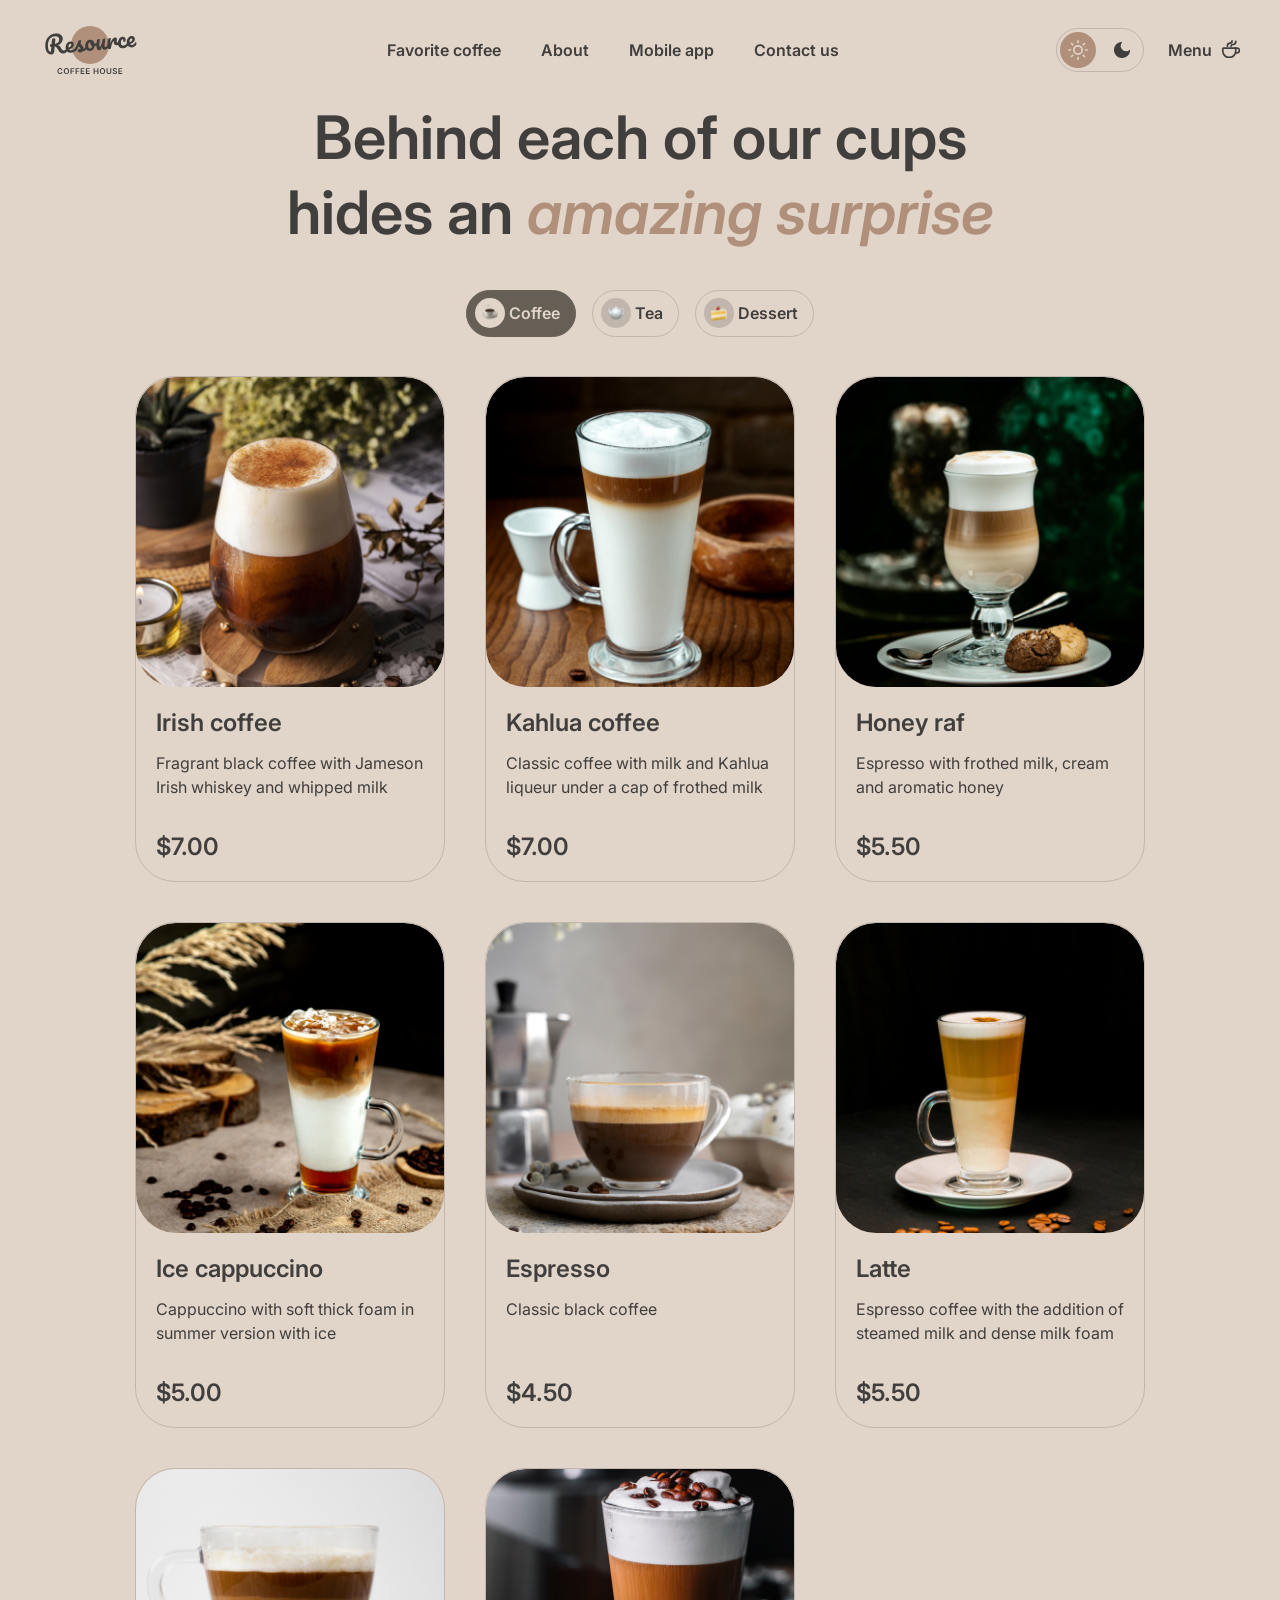
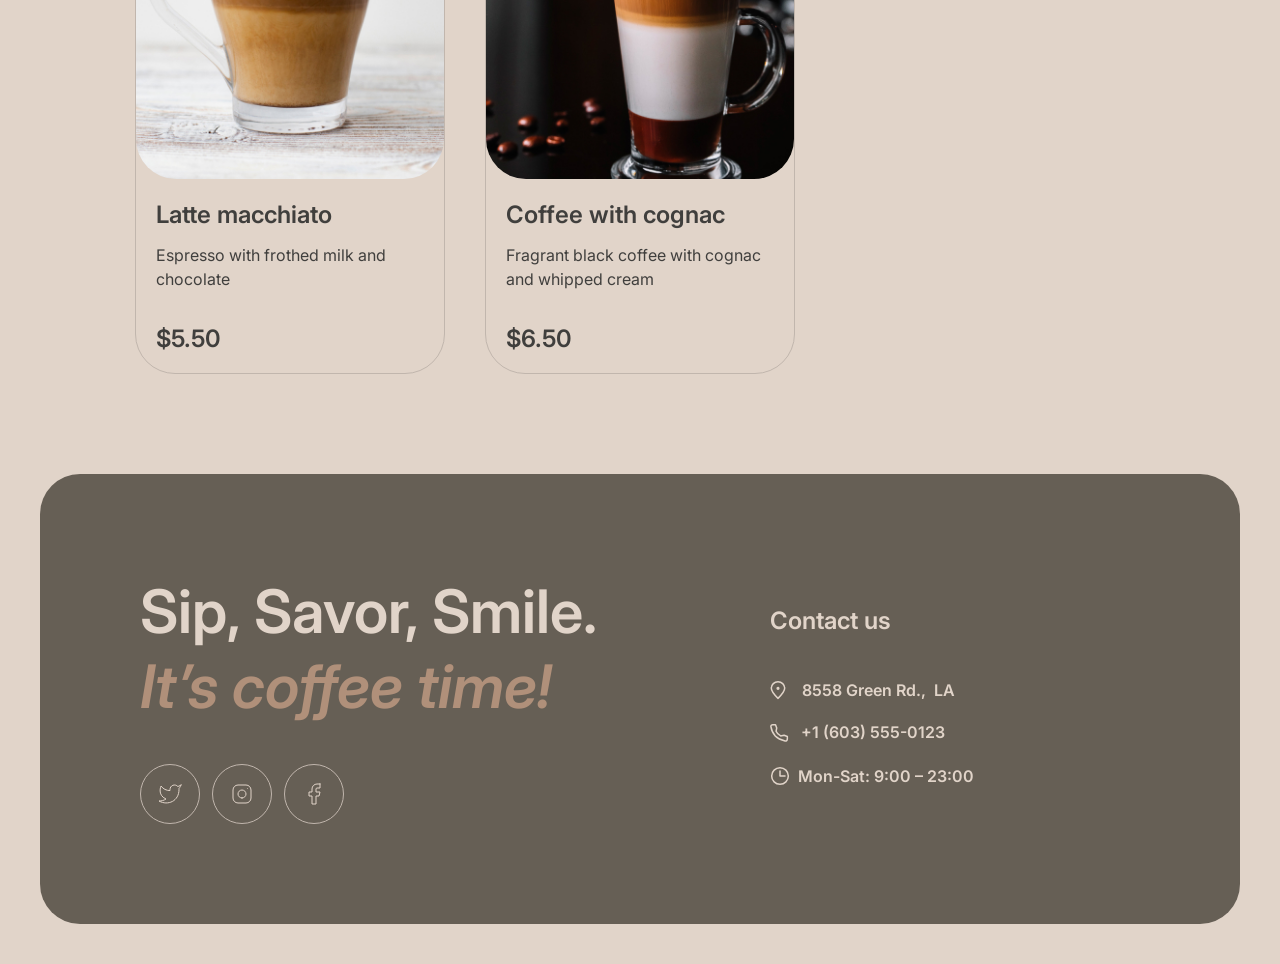
==== pages/menu/index.html @ 4ae7dfe0 "Merge pull request #7 from SkorbezhArtem/landing-page Landing page" ====
<!doctype html>
<html lang="en">
  <head>
    <meta charset="UTF-8">
    <meta http-equiv="X-UA-Compatible" content="IE=edge">
    <meta name="viewport" content="width=device-width, initial-scale=1.0">
    <title>Coffee-house | Menu page</title>
    <link rel="icon" type="image/png" href="../../assets/favicon.png">
    <link rel="stylesheet" href="../../styles/modern-normalize.css">
    <link rel="stylesheet" href="../../styles/variables.css">
    <link rel="stylesheet" href="../../styles/common.css">
    <link rel="stylesheet" href="../../styles/theme.css">
    <link rel="stylesheet" href="../../pages/menu/style.css">
    <link rel="stylesheet" href="../../pages/menu/media.css">
    <script src="../../scripts/theme.js"></script>
  </head>
  <body>
    <div class="container">
      <header class="header">
        <div class="header__logo">
          <a href="../../pages/main/index.html" class="header__logo-link">
            <img
              src="../../assets/icons/logo.svg"
              alt="header-logo"
              class="header__logo-img">
          </a>
        </div>
        <div class="header-menu-container">
          <input id="menu__toggle" type="checkbox">
          <label class="m-menu__overlay" for="menu__toggle"></label>
          <nav class="menu">
            <ul class="menu__list">
              <li class="menu__item">
                <a
                  href="../../pages/main/index.html#favorite"
                  class="menu__link"
                  >Favorite coffee</a
                >
              </li>
              <li class="menu__item">
                <a href="../../pages/main/index.html#about" class="menu__link"
                  >About</a
                >
              </li>
              <li class="menu__item">
                <a
                  href="../../pages/main/index.html#download"
                  class="menu__link"
                  >Mobile app</a
                >
              </li>
              <li class="menu__item">
                <a href="#footer" class="menu__link">Contact us</a>
              </li>
            </ul>
            <div class="coffee-menu coffee-menu--mobile">
              <a href="javascript:void(0)" class="coffee__menu-link active">
                <span class="coffee-menu__text">Menu</span>
                <svg
                  width="18"
                  height="18"
                  viewBox="0 0 18 18"
                  fill="none"
                  xmlns="http://www.w3.org/2000/svg"
                >
                  <path
                    d="M14.167 9.76667V11.6667C14.167 14.8883 11.5553 17.5 8.33366 17.5C5.112 17.5 2.50033 14.8883 2.50033 11.6667V9.76667C2.50033 9.4353 2.76896 9.16667 3.10033 9.16667H13.567C13.8984 9.16667 14.167 9.4353 14.167 9.76667Z"
                    stroke="currentColor"
                    stroke-width="1.5"
                    stroke-linecap="round"
                    stroke-linejoin="round"
                  />
                  <path
                    d="M10.0003 7.50008C10.0003 6.66675 10.5956 5.83341 11.786 5.83341V5.83341C13.101 5.83341 14.167 4.76743 14.167 3.45246V2.91675"
                    stroke="currentColor"
                    stroke-width="1.5"
                    stroke-linecap="round"
                    stroke-linejoin="round"
                  />
                  <path
                    d="M6.66634 7.5V7.08333C6.66634 5.70262 7.78563 4.58333 9.16634 4.58333V4.58333C10.0868 4.58333 10.833 3.83714 10.833 2.91667V2.5"
                    stroke="currentColor"
                    stroke-width="1.5"
                    stroke-linecap="round"
                    stroke-linejoin="round"
                  />
                  <path
                    d="M13.333 9.16675H15.4163C16.5669 9.16675 17.4997 10.0995 17.4997 11.2501C17.4997 12.4007 16.5669 13.3334 15.4163 13.3334H14.1663"
                    stroke="currentColor"
                    stroke-width="1.5"
                    stroke-linecap="round"
                    stroke-linejoin="round"
                  />
                </svg>
              </a>
            </div>
          </nav>
          <div class="header-actions">
            <button
              class="theme-toggle"
              id="theme-toggle"
              type="button"
              aria-label="Switch to dark theme"
            >
              <span class="theme-toggle__thumb" aria-hidden="true"></span>
              <span class="theme-toggle__icon sun-icon" aria-hidden="true">
                <svg
                  viewBox="0 0 24 24"
                  stroke-width="2"
                  stroke-linecap="round"
                  stroke-linejoin="round"
                >
                  <circle cx="12" cy="12" r="5"></circle>
                  <line x1="12" y1="1" x2="12" y2="3"></line>
                  <line x1="12" y1="21" x2="12" y2="23"></line>
                  <line x1="4.22" y1="4.22" x2="5.64" y2="5.64"></line>
                  <line x1="18.36" y1="18.36" x2="19.78" y2="19.78"></line>
                  <line x1="1" y1="12" x2="3" y2="12"></line>
                  <line x1="21" y1="12" x2="23" y2="12"></line>
                  <line x1="4.22" y1="19.78" x2="5.64" y2="18.36"></line>
                  <line x1="18.36" y1="5.64" x2="19.78" y2="4.22"></line>
                </svg>
              </span>
              <span class="theme-toggle__icon moon-icon" aria-hidden="true">
                <svg
                  viewBox="0 0 24 24"
                  stroke-width="2"
                  stroke-linecap="round"
                  stroke-linejoin="round"
                >
                  <path
                    d="M21 12.79A9 9 0 1 1 11.21 3 7 7 0 0 0 21 12.79z"
                  ></path>
                </svg>
              </span>
            </button>
            <div class="coffee-menu coffee-menu--desktop">
              <a href="javascript:void(0)" class="coffee__menu-link">
                <span class="coffee-menu__text">Menu</span>
                <svg
                  width="18"
                  height="18"
                  viewBox="0 0 18 18"
                  fill="none"
                  xmlns="http://www.w3.org/2000/svg"
                >
                  <path
                    d="M14.167 9.76667V11.6667C14.167 14.8883 11.5553 17.5 8.33366 17.5C5.112 17.5 2.50033 14.8883 2.50033 11.6667V9.76667C2.50033 9.4353 2.76896 9.16667 3.10033 9.16667H13.567C13.8984 9.16667 14.167 9.4353 14.167 9.76667Z"
                    stroke="currentColor"
                    stroke-width="1.5"
                    stroke-linecap="round"
                    stroke-linejoin="round"
                  />
                  <path
                    d="M10.0003 7.50008C10.0003 6.66675 10.5956 5.83341 11.786 5.83341V5.83341C13.101 5.83341 14.167 4.76743 14.167 3.45246V2.91675"
                    stroke="currentColor"
                    stroke-width="1.5"
                    stroke-linecap="round"
                    stroke-linejoin="round"
                  />
                  <path
                    d="M6.66634 7.5V7.08333C6.66634 5.70262 7.78563 4.58333 9.16634 4.58333V4.58333C10.0868 4.58333 10.833 3.83714 10.833 2.91667V2.5"
                    stroke="currentColor"
                    stroke-width="1.5"
                    stroke-linecap="round"
                    stroke-linejoin="round"
                  />
                  <path
                    d="M13.333 9.16675H15.4163C16.5669 9.16675 17.4997 10.0995 17.4997 11.2501C17.4997 12.4007 16.5669 13.3334 15.4163 13.3334H14.1663"
                    stroke="currentColor"
                    stroke-width="1.5"
                    stroke-linecap="round"
                    stroke-linejoin="round"
                  />
                </svg>
              </a>
            </div>
          </div>
          <label class="menu__btn" for="menu__toggle">
            <span></span>
          </label>
        </div>
      </header>
      <main class="main">
        <section id="menu-section">
          <div class="menu-container">
            <h1 class="menu-container__title">
              Behind each of our cups hides an <span>amazing surprise</span>
            </h1>
            <div class="menu-container__switch">
              <button class="menu-switch__item item-coffee active">
                <span class="item__image-container">
                  <img
                    src="../../assets/images/menu/coffee.png"
                    alt="Coffee image"
                    class="item__image">
                </span>
                <span class="item__title">Coffee</span>
              </button>
              <button class="menu-switch__item item-tea">
                <span class="item__image-container">
                  <img
                    src="../../assets/images/menu/tea.png"
                    alt="Tea image"
                    class="item__image">
                </span>
                <span class="item__title">Tea</span>
              </button>
              <button class="menu-switch__item item-desert">
                <span class="item__image-container">
                  <img
                    src="../../assets/images/menu/dessert.png"
                    alt="Dessert image"
                    class="item__image">
                </span>
                <span class="item__title">Dessert</span>
              </button>
            </div>
            <div class="menu-container__cards">
              <ul class="menu-cards__list">
                <li class="menu-cards__item">
                  <article class="menu-card">
                    <div class="menu-card__image-container">
                      <img
                        class="menu-card__image"
                        src="../../assets/images/menu/cards/coffee-1.jpg"
                        alt="Irish coffee">
                    </div>
                    <div class="menu-card__description">
                      <h2 class="card-description__title">Irish coffee</h2>
                      <p class="card-description__text">
                        Fragrant black coffee with Jameson Irish whiskey and
                        whipped milk
                      </p>
                      <span class="card-description__price">$7.00</span>
                    </div>
                  </article>
                </li>
                <li class="menu-cards__item">
                  <article class="menu-card">
                    <div class="menu-card__image-container">
                      <img
                        class="menu-card__image"
                        src="../../assets/images/menu/cards/coffee-2.jpg"
                        alt="Kahlua coffee">
                    </div>
                    <div class="menu-card__description">
                      <h2 class="card-description__title">Kahlua coffee</h2>
                      <p class="card-description__text">
                        Classic coffee with milk and Kahlua liqueur under a cap
                        of frothed milk
                      </p>
                      <span class="card-description__price">$7.00</span>
                    </div>
                  </article>
                </li>
                <li class="menu-cards__item">
                  <article class="menu-card">
                    <div class="menu-card__image-container">
                      <img
                        class="menu-card__image"
                        src="../../assets/images/menu/cards/coffee-3.jpg"
                        alt="Honey raf">
                    </div>
                    <div class="menu-card__description">
                      <h2 class="card-description__title">Honey raf</h2>
                      <p class="card-description__text">
                        Espresso with frothed milk, cream and aromatic honey
                      </p>
                      <span class="card-description__price">$5.50</span>
                    </div>
                  </article>
                </li>
                <li class="menu-cards__item">
                  <article class="menu-card">
                    <div class="menu-card__image-container">
                      <img
                        class="menu-card__image"
                        src="../../assets/images/menu/cards/coffee-4.jpg"
                        alt="Ice cappuccino">
                    </div>
                    <div class="menu-card__description">
                      <h2 class="card-description__title">Ice cappuccino</h2>
                      <p class="card-description__text">
                        Cappuccino with soft thick foam in summer version with
                        ice
                      </p>
                      <span class="card-description__price">$5.00</span>
                    </div>
                  </article>
                </li>
                <li class="menu-cards__item">
                  <article class="menu-card">
                    <div class="menu-card__image-container">
                      <img
                        class="menu-card__image"
                        src="../../assets/images/menu/cards/coffee-5.jpg"
                        alt="Espresso">
                    </div>
                    <div class="menu-card__description">
                      <h2 class="card-description__title">Espresso</h2>
                      <p class="card-description__text">Classic black coffee</p>
                      <span class="card-description__price">$4.50</span>
                    </div>
                  </article>
                </li>
                <li class="menu-cards__item">
                  <article class="menu-card">
                    <div class="menu-card__image-container">
                      <img
                        class="menu-card__image"
                        src="../../assets/images/menu/cards/coffee-6.jpg"
                        alt="Latte">
                    </div>
                    <div class="menu-card__description">
                      <h2 class="card-description__title">Latte</h2>
                      <p class="card-description__text">
                        Espresso coffee with the addition of steamed milk and
                        dense milk foam
                      </p>
                      <span class="card-description__price">$5.50</span>
                    </div>
                  </article>
                </li>
                <li class="menu-cards__item">
                  <article class="menu-card">
                    <div class="menu-card__image-container">
                      <img
                        class="menu-card__image"
                        src="../../assets/images/menu/cards/coffee-7.jpg"
                        alt="Latte macchiato">
                    </div>
                    <div class="menu-card__description">
                      <h2 class="card-description__title">Latte macchiato</h2>
                      <p class="card-description__text">
                        Espresso with frothed milk and chocolate
                      </p>
                      <span class="card-description__price">$5.50</span>
                    </div>
                  </article>
                </li>
                <li class="menu-cards__item">
                  <article class="menu-card">
                    <div class="menu-card__image-container">
                      <img
                        class="menu-card__image"
                        src="../../assets/images/menu/cards/coffee-8.jpg"
                        alt="Coffee with cognac">
                    </div>
                    <div class="menu-card__description">
                      <h2 class="card-description__title">
                        Coffee with cognac
                      </h2>
                      <p class="card-description__text">
                        Fragrant black coffee with cognac and whipped cream
                      </p>
                      <span class="card-description__price">$6.50</span>
                    </div>
                  </article>
                </li>
              </ul>
            </div>
            <div class="load-container">
              <div class="load-arrow">
                <svg
                  width="22"
                  height="22"
                  viewBox="0 0 22 22"
                  fill="none"
                  xmlns="http://www.w3.org/2000/svg"
                >
                  <path
                    d="M20.8883 12.5C20.1645 17.3113 16.013 21 11 21C5.47715 21 1 16.5228 1 11C1 5.47715 5.47715 1 11 1C15.1006 1 18.6248 3.46819 20.1679 7"
                    stroke="#403F3D"
                    stroke-linecap="round"
                    stroke-linejoin="round"
                  />
                  <path
                    d="M16 7H20.4C20.7314 7 21 6.73137 21 6.4V2"
                    stroke="#403F3D"
                    stroke-linecap="round"
                    stroke-linejoin="round"
                  />
                </svg>
              </div>
            </div>
          </div>
        </section>
      </main>
      <footer class="footer" id="footer">
        <div class="footer-container">
          <div class="footer-container__left">
            <h2 class="footer-container__title">
              Sip, Savor, Smile. <span>It&rsquo;s coffee time!</span>
            </h2>
            <div class="footer-container__socials">
              <a href="https://twitter.com/" target="_blank">
                <svg
                  width="24"
                  height="20"
                  viewBox="0 0 24 20"
                  fill="none"
                  xmlns="http://www.w3.org/2000/svg"
                >
                  <path
                    d="M23 1.01006C23 1.01006 20.9821 2.20217 19.86 2.54006C19.2577 1.84757 18.4573 1.35675 17.567 1.13398C16.6767 0.911216 15.7395 0.967251 14.8821 1.29451C14.0247 1.62177 13.2884 2.20446 12.773 2.96377C12.2575 3.72309 11.9877 4.62239 12 5.54006V6.54006C10.2426 6.58562 8.50127 6.19587 6.93101 5.4055C5.36074 4.61513 4.01032 3.44869 3 2.01006C3 2.01006 -1 11.0101 8 15.0101C5.94053 16.408 3.48716 17.109 1 17.0101C10 22.0101 21 17.0101 21 5.51006C20.9991 5.23151 20.9723 4.95365 20.92 4.68006C21.9406 3.67355 23 1.01006 23 1.01006Z"
                    stroke="#E1D4C9"
                    stroke-linecap="round"
                    stroke-linejoin="round"
                  />
                </svg>
              </a>
              <a href="https://instagram.com/" target="_blank">
                <svg
                  width="20"
                  height="20"
                  viewBox="0 0 20 20"
                  fill="none"
                  xmlns="http://www.w3.org/2000/svg"
                >
                  <path
                    d="M10 14C12.2091 14 14 12.2091 14 10C14 7.79086 12.2091 6 10 6C7.79086 6 6 7.79086 6 10C6 12.2091 7.79086 14 10 14Z"
                    stroke="#E1D4C9"
                    stroke-linecap="round"
                    stroke-linejoin="round"
                  />
                  <path
                    d="M1 14V6C1 3.23858 3.23858 1 6 1H14C16.7614 1 19 3.23858 19 6V14C19 16.7614 16.7614 19 14 19H6C3.23858 19 1 16.7614 1 14Z"
                    stroke="#E1D4C9"
                  />
                  <path
                    d="M15.5 4.51L15.51 4.49889"
                    stroke="#E1D4C9"
                    stroke-linecap="round"
                    stroke-linejoin="round"
                  />
                </svg>
              </a>
              <a href="https://facebook.com/" target="_blank">
                <svg
                  width="13"
                  height="22"
                  viewBox="0 0 13 22"
                  fill="none"
                  xmlns="http://www.w3.org/2000/svg"
                >
                  <path
                    d="M12 1H9C7.67392 1 6.40215 1.52678 5.46447 2.46447C4.52678 3.40215 4 4.67392 4 6V9H1V13H4V21H8V13H11L12 9H8V6C8 5.73478 8.10536 5.48043 8.29289 5.29289C8.48043 5.10536 8.73478 5 9 5H12V1Z"
                    stroke="#E1D4C9"
                    stroke-linecap="round"
                    stroke-linejoin="round"
                  />
                </svg>
              </a>
            </div>
          </div>

          <div class="footer-container__right">
            <h3 class="footer-container__text">Contact us</h3>

            <ul class="footer-container__list">
              <li class="footer-list__item">
                <a
                  href="https://www.google.com/maps/search/8558+Green+Road+Los+Angeles"
                  class="list-item__link"
                  target="_blank"
                >
                  <svg
                    width="16"
                    height="20"
                    viewBox="0 0 16 20"
                    fill="none"
                    xmlns="http://www.w3.org/2000/svg"
                  >
                    <path
                      d="M14.6663 8.33329C14.6663 12.0152 7.99967 18.3333 7.99967 18.3333C7.99967 18.3333 1.33301 12.0152 1.33301 8.33329C1.33301 4.65139 4.31778 1.66663 7.99967 1.66663C11.6816 1.66663 14.6663 4.65139 14.6663 8.33329Z"
                      stroke="#E1D4C9"
                      stroke-width="1.5"
                    />
                    <path
                      d="M8.00033 9.16667C8.46056 9.16667 8.83366 8.79357 8.83366 8.33333C8.83366 7.8731 8.46056 7.5 8.00033 7.5C7.54009 7.5 7.16699 7.8731 7.16699 8.33333C7.16699 8.79357 7.54009 9.16667 8.00033 9.16667Z"
                      fill="#E1D4C9"
                      stroke="#E1D4C9"
                      stroke-width="1.5"
                      stroke-linecap="round"
                      stroke-linejoin="round"
                    />
                  </svg>
                  &nbsp;&nbsp;8558 Green Rd.,&nbsp; LA
                </a>
              </li>
              <li class="footer-list__item">
                <a href="tel:+16035550123" class="list-item__link">
                  <svg
                    width="19"
                    height="19"
                    viewBox="0 0 19 19"
                    fill="none"
                    xmlns="http://www.w3.org/2000/svg"
                  >
                    <path
                      d="M14.0984 12.2516L10.6665 12.9166C8.34845 11.7531 6.91654 10.4166 6.08321 8.33329L6.72483 4.89154L5.51197 1.66663L2.72946 1.66663C1.60191 1.66663 0.714659 2.59958 0.901079 3.71161C1.29888 6.08454 2.37231 10.0391 5.24987 12.9166C8.27338 15.9401 12.5661 17.3318 15.1378 17.9288C16.299 18.1983 17.3332 17.2908 17.3332 16.0988L17.3332 13.4843L14.0984 12.2516Z"
                      stroke="#E1D4C9"
                      stroke-width="1.5"
                      stroke-linecap="round"
                      stroke-linejoin="round"
                    />
                  </svg>
                  &nbsp;+1 (603) 555-0123
                </a>
              </li>
              <li class="footer-list__item">
                <svg
                  width="20"
                  height="20"
                  viewBox="0 0 20 20"
                  fill="none"
                  xmlns="http://www.w3.org/2000/svg"
                >
                  <path
                    d="M10 5L10 10L15 10"
                    stroke="#E1D4C9"
                    stroke-width="1.5"
                    stroke-linecap="round"
                    stroke-linejoin="round"
                  />
                  <path
                    d="M10.0003 18.3333C14.6027 18.3333 18.3337 14.6023 18.3337 9.99996C18.3337 5.39759 14.6027 1.66663 10.0003 1.66663C5.39795 1.66663 1.66699 5.39759 1.66699 9.99996C1.66699 14.6023 5.39795 18.3333 10.0003 18.3333Z"
                    stroke="#E1D4C9"
                    stroke-width="1.5"
                    stroke-linecap="round"
                    stroke-linejoin="round"
                  />
                </svg>
                Mon-Sat: 9:00 &ndash; 23:00
              </li>
            </ul>
          </div>
        </div>
      </footer>
    </div>
  </body>
</html>
---- styles/variables.css ----
:root {
  --font-main: 'Inter', system-ui, -apple-system, sans-serif;
  /* Desktop / 1440 — exact Figma */
  --font-hero: 4.5rem; /* 72px */
  --font-h2: 3.75rem; /* 60px */
  --font-h3: 1.5rem; /* 24px */
  --font-body: 1rem;
  --font-caption: 0.625rem;

  --space-1: 0.25rem;
  --space-2: 0.5rem;
  --space-3: 0.75rem;
  --space-4: 1rem;
  --space-5: 1.25rem;
  --space-6: 1.5rem;
  --space-8: 2rem;
  --space-10: 2.5rem;
  --space-15: 3.75rem;
  --space-25: 6.25rem;

  --container-max: 1440px;
  --container-padding: 40px;

  /* Rhythm — 100px between sections on all control widths */
  --section-gap: 100px;
  --hero-pad-block: 100px;
  --hero-pad-inline: 100px;
  --footer-pad-block: 100px;
  --footer-pad-inline: 100px;
  --footer-gap: 100px;
  --about-img-height: 590px;
  --download-stack-gap: 100px;

  --radius-sm: 8px;
  --radius-md: 16px;
  --radius-lg: 20px;
  --radius-xl: 40px;
  --radius-full: 100px;

  --bg-body: #e1d4c9;
  --text-primary: #403f3d;
  --text-secondary: #403f3d;
  --text-muted: #665f55;
  --text-accent: #b0907a;
  --text-light: #e1d4c9;

  --bg-container: #665f55;
  --bg-card: #e1d4c9;
  --bg-card-inner: #e1d4c9;
  --border-color: #c1b6ad;
  --border-dark: #665f55;
  --border-light: #e1d4c9;

  --btn-bg: #e1d4c9;
  --btn-text: #403f3d;
  --btn-hover-bg: #665f55;
  --btn-hover-text: #e1d4c9;

  --active-bg: #665f55;
  --active-text: #e1d4c9;

  --pagination-bg: #c1b6ad;
  --pagination-active: #665f55;

  --modal-overlay: rgba(0, 0, 0, 0.6);
  --modal-bg: #e1d4c9;
  --shadow-color: rgba(0, 0, 0, 0.25);

  --theme-transition: background-color 0.3s ease, color 0.3s ease, border-color 0.3s ease;
}

[data-theme="dark"] {
  --bg-body: #1b1715;
  --text-primary: #e1d4c9;
  --text-secondary: #c1b6ad;
  --text-muted: #c1b6ad;
  --text-accent: #d4a373;
  --text-light: #e1d4c9;

  --bg-container: #2a2421;
  --bg-card: #231e1b;
  --bg-card-inner: #2f2824;
  --border-color: #4a4039;
  --border-dark: #d4a373;
  --border-light: #4a4039;

  --btn-bg: #231e1b;
  --btn-text: #e1d4c9;
  --btn-hover-bg: #d4a373;
  --btn-hover-text: #1b1715;

  --active-bg: #d4a373;
  --active-text: #1b1715;

  --pagination-bg: #3d3530;
  --pagination-active: #d4a373;

  --modal-overlay: rgba(0, 0, 0, 0.8);
  --modal-bg: #231e1b;
  --shadow-color: rgba(0, 0, 0, 0.5);
}

[data-theme="dark"] .header__logo-img {
  content: url('../assets/icons/logo-dark.svg');
}

/*
  Fluid bridge 768 → 380 for values that actually change in Figma.
  Section gaps and about image height stay 100 / 590 (same in both frames).
*/
@media (max-width: 768px) {
  :root {
    --font-hero: clamp(2.625rem, 0.789rem + 7.732vw, 4.5rem); /* 42→72 */
    --font-h2: clamp(2rem, 0.286rem + 7.216vw, 3.75rem); /* 32→60 */
    /* h3 stays 24px in Figma on all breakpoints (product titles, prices) */

    --container-padding: clamp(16px, -7.5px + 6.186vw, 40px);

    --hero-pad-block: clamp(60px, 20.8px + 10.309vw, 100px);
    --hero-pad-inline: clamp(16px, -27.1px + 11.34vw, 60px);

    --footer-pad-block: clamp(60px, 20.8px + 10.309vw, 100px);
    --footer-pad-inline: clamp(16px, -27.1px + 11.34vw, 60px);
    --footer-gap: clamp(40px, -18.8px + 15.464vw, 100px);

    --download-stack-gap: clamp(40px, -18.8px + 15.464vw, 100px);
  }
}

/* 380 — hard lock to Figma mobile */
@media (max-width: 380px) {
  :root {
    --font-hero: 2.625rem; /* 42px */
    --font-h2: 2rem; /* 32px */
    --font-h3: 1.5rem; /* 24px — same as desktop in Figma */
    --container-padding: 16px;
    --section-gap: 100px;
    --hero-pad-block: 60px;
    --hero-pad-inline: 16px;
    --footer-pad-block: 60px;
    --footer-pad-inline: 16px;
    --footer-gap: 40px;
    --about-img-height: 590px;
    --download-stack-gap: 40px;
  }
}
---- styles/common.css ----
@import url('https://fonts.googleapis.com/css2?family=Inter:wght@400;600&display=swap');

*,
*::before,
*::after {
  box-sizing: border-box;
  margin: 0;
  padding: 0;
}

html {
  font-size: 100%;
  scroll-behavior: smooth;
  -webkit-text-size-adjust: 100%;
}

body {
  min-height: 100vh;
  background-color: var(--bg-body);
  color: var(--text-primary);
  font-family: var(--font-main);
  font-size: var(--font-body);
  line-height: 1.5;
  font-weight: 400;
  -webkit-font-smoothing: antialiased;
  -moz-osx-font-smoothing: grayscale;
  transition: var(--theme-transition);
}

a {
  color: inherit;
  text-decoration: none;
}

h1,
h2,
h3,
h4,
h5,
h6,
p {
  margin: 0;
}

ul,
ol {
  list-style: none;
  margin: 0;
  padding: 0;
}

button {
  font-family: inherit;
  font-size: inherit;
  color: inherit;
  background: none;
  border: none;
  cursor: pointer;
}

img,
svg,
video {
  display: block;
  max-width: 100%;
}

.container {
  width: 100%;
  max-width: var(--container-max);
  margin-inline: auto;
  padding-inline: var(--container-padding);
  padding-block: var(--space-5) var(--space-10);
}

.header {
  position: relative;
  display: flex;
  align-items: center;
  justify-content: space-between;
  width: 100%;
  height: 60px;
  margin-bottom: var(--space-5);
  z-index: 50;
}

.header__logo {
  display: flex;
  align-items: center;
  flex-shrink: 0;
}

.header__logo-img {
  width: 100px;
  height: 60px;
  object-fit: contain;
}

.header-menu-container {
  display: flex;
  align-items: center;
  flex-grow: 1;
}

.menu {
  display: flex;
  align-items: center;
  width: 100%;
}

.menu__list {
  display: flex;
  align-items: center;
  gap: var(--space-10);
  margin-left: 27%;
}

.menu__link {
  position: relative;
  font-weight: 600;
  font-size: var(--font-body);
  color: var(--text-primary);
  padding-block: var(--space-1);
  white-space: nowrap;
  transition: color 0.3s ease;
}

.menu__link::after {
  content: '';
  position: absolute;
  bottom: 0;
  left: 0;
  width: 100%;
  height: 2px;
  background-color: var(--text-primary);
  transform: scaleX(0);
  transform-origin: center;
  transition: transform 0.3s ease;
  will-change: transform;
}

@media (hover: hover) and (pointer: fine) {
  .menu__link:hover::after {
    transform: scaleX(1);
  }
}

.menu__link.active::after {
  transform: scaleX(1);
}

.header-actions {
  display: flex;
  align-items: center;
  gap: var(--space-6);
  margin-left: auto;
  flex-shrink: 0;
}

.coffee-menu {
  display: flex;
  align-items: center;
}

.coffee-menu--mobile {
  display: none;
}

.coffee__menu-link {
  display: inline-flex;
  align-items: center;
  gap: var(--space-2);
  font-weight: 600;
  font-size: var(--font-body);
  color: var(--text-primary);
  position: relative;
  padding-block: var(--space-1);
}

.coffee__menu-link::after {
  content: '';
  position: absolute;
  bottom: 0;
  left: 0;
  width: 100%;
  height: 2px;
  background-color: var(--text-primary);
  transform: scaleX(0);
  transform-origin: center;
  transition: transform 0.3s ease;
  will-change: transform;
}

@media (hover: hover) and (pointer: fine) {
  .coffee__menu-link:hover::after {
    transform: scaleX(1);
  }
}

.coffee__menu-link svg {
  width: 20px;
  height: 20px;
  flex-shrink: 0;
  color: var(--text-primary);
  transform: translateY(-2px);
  transition: transform 0.3s ease;
}

#menu__toggle {
  position: absolute;
  opacity: 0;
  pointer-events: none;
}

.menu__btn {
  display: none;
}

.m-menu__overlay {
  display: none;
}

@media (max-width: 1080px) and (min-width: 769px) {
  .menu__list {
    margin-left: auto;
    margin-right: auto;
    gap: clamp(1rem, 2.2vw, 2rem);
  }

  .download-container {
    flex-direction: column;
    gap: var(--download-stack-gap);
  }
}

@media (max-width: 768px) {
  .header-actions {
    display: flex;
    align-items: center;
    margin-left: auto;
    margin-right: var(--space-10);
    z-index: 10001;
  }

  .coffee-menu--desktop {
    display: none;
  }

  .coffee-menu--mobile {
    display: flex;
    align-items: center;
    margin-top: var(--space-10);
  }

  .menu__btn {
    display: flex;
    align-items: center;
    justify-content: center;
    width: 44px;
    height: 44px;
    border: 1px solid var(--border-dark);
    border-radius: 50%;
    cursor: pointer;
    background-color: transparent;
    z-index: 10001;
    transition: border-color 0.3s ease, background-color 0.3s ease, box-shadow 0.3s ease;
    flex-shrink: 0;
    margin-left: 0;
  }

  .menu__btn:hover {
    border-color: var(--text-accent);
    background-color: rgba(176, 144, 122, 0.12);
    box-shadow: 0 0 12px rgba(176, 144, 122, 0.3);
  }

  .menu__btn:hover>span::before,
  .menu__btn:hover>span::after {
    background-color: var(--text-accent);
  }

  [data-theme="dark"] .menu__btn:hover {
    background-color: rgba(212, 163, 115, 0.15);
    box-shadow: 0 0 14px rgba(212, 163, 115, 0.4);
  }

  .menu__btn>span {
    position: relative;
    display: block;
    width: 18px;
    height: 2px;
    background-color: transparent;
  }

  .menu__btn>span::before,
  .menu__btn>span::after {
    content: '';
    position: absolute;
    left: 0;
    width: 18px;
    height: 2px;
    background-color: var(--text-primary);
    transition:
      transform 0.35s ease,
      top 0.35s ease,
      background-color 0.3s ease;
  }

  .menu__btn>span::before {
    top: -4px;
  }

  .menu__btn>span::after {
    top: 4px;
  }

  #menu__toggle:checked~.menu__btn>span::before {
    top: 0;
    transform: rotate(45deg);
  }

  #menu__toggle:checked~.menu__btn>span::after {
    top: 0;
    transform: rotate(-45deg);
  }

  .menu {
    position: fixed;
    top: 0;
    right: -100%;
    width: 100%;
    height: 100vh;
    height: 100dvh;
    background-color: var(--bg-body);
    display: flex;
    flex-direction: column;
    align-items: center;
    justify-content: center;
    padding-top: 100px;
    padding-inline: var(--space-8);
    overflow-y: auto;
    z-index: 10000;
    visibility: hidden;
    transition:
      right 0.4s cubic-bezier(0.4, 0, 0.2, 1),
      visibility 0.4s ease;
  }

  #menu__toggle:checked~.menu {
    right: 0;
    visibility: visible;
  }

  .menu__list {
    flex-direction: column;
    align-items: center;
    gap: var(--space-8);
    width: 100%;
    margin: 0;
  }

  .menu__link,
  .coffee__menu-link {
    font-size: 2rem;
    line-height: 1.25;
    padding-block: var(--space-2);
  }

  .coffee__menu-link svg {
    width: 32px;
    height: 32px;
    transform: translateY(-3px);
  }

  .m-menu__overlay {
    display: block;
    position: fixed;
    inset: 0;
    background: rgba(0, 0, 0, 0.5);
    backdrop-filter: blur(2px);
    z-index: 9999;
    opacity: 0;
    visibility: hidden;
    transition:
      opacity 0.4s ease,
      visibility 0.4s ease;
  }

  #menu__toggle:checked~.m-menu__overlay {
    opacity: 1;
    visibility: visible;
  }
}

.footer-container {
  display: flex;
  gap: var(--footer-gap);
  background-color: var(--bg-container);
  border-radius: var(--radius-xl);
  padding: var(--footer-pad-block) var(--footer-pad-inline);
  margin-top: var(--section-gap);
  transition: background-color 0.3s ease;
}

.footer-container__left {
  max-width: 530px;
  display: flex;
  flex-direction: column;
}

.footer-container__title {
  font-size: var(--font-h2);
  line-height: 1.25;
  color: var(--text-light);
  font-weight: 600;
}

.footer-container__title>span {
  font-style: italic;
  color: var(--text-accent);
}

.footer-container__socials {
  display: flex;
  gap: var(--space-3);
  margin-top: var(--space-10);
}

.footer-container__socials a {
  display: flex;
  align-items: center;
  justify-content: center;
  width: 60px;
  height: 60px;
  border: 1px solid var(--border-color);
  border-radius: 50%;
  color: var(--text-light);
  transition:
    background-color 0.3s ease,
    border-color 0.3s ease,
    color 0.3s ease;
}

.footer-container__socials a svg path {
  stroke: currentColor;
  transition: stroke 0.3s ease;
}

@media (hover: hover) and (pointer: fine) {
  .footer-container__socials a:hover {
    background-color: var(--text-light);
    border-color: var(--text-light);
    color: var(--bg-container);
  }
}

.footer-container__right {
  display: flex;
  flex-direction: column;
  padding-top: var(--space-8);
  color: var(--text-light);
}

.footer-container__text {
  font-size: var(--font-h3);
  font-weight: 600;
  line-height: 1.25;
}

.footer-container__list {
  display: flex;
  flex-direction: column;
  gap: 14px;
  margin-top: var(--space-10);
}

.footer-list__item:last-of-type {
  padding-top: 4px;
}

.footer-list__item {
  display: flex;
  align-items: center;
  gap: var(--space-2);
  font-size: var(--font-body);
  font-weight: 600;
  color: var(--text-light);
}

.footer-list__item svg {
  flex-shrink: 0;
}

.list-item__link {
  display: inline-flex;
  align-items: center;
  gap: var(--space-2);
  color: var(--text-light);
  position: relative;
  padding-block: 2px;
}

.list-item__link::after {
  content: '';
  position: absolute;
  bottom: 0;
  left: 0;
  width: 100%;
  height: 2px;
  background-color: var(--text-light);
  transform: scaleX(0);
  transform-origin: left;
  transition: transform 0.3s ease;
}

@media (hover: hover) and (pointer: fine) {
  .list-item__link:hover::after {
    transform: scaleX(1);
  }
}

@media (max-width: 768px) {
  .footer-container {
    flex-direction: column;
    gap: var(--footer-gap);
    padding: var(--footer-pad-block) var(--footer-pad-inline);
  }

  .footer-container__right {
    padding-top: 0;
  }
}

@media (max-width: 380px) {
  .header-actions {
    margin-right: var(--space-5);
  }

  .footer-container {
    gap: var(--footer-gap);
    padding: var(--footer-pad-block) var(--footer-pad-inline);
  }

  .footer-container__socials a {
    width: 60px;
    height: 60px;
  }
}
---- styles/theme.css ----
.theme-toggle {
  display: inline-flex;
  align-items: center;
  width: 88px;
  height: 44px;
  padding: 3px;
  background-color: transparent;
  border: 1px solid var(--border-color);
  border-radius: var(--radius-full);
  cursor: pointer;
  position: relative;
  transition: border-color 0.3s ease;
  user-select: none;
  flex-shrink: 0;
  outline: none;
  box-sizing: border-box;
}

.theme-toggle:hover {
  border-color: var(--text-accent);
}

.theme-toggle:focus-visible {
  outline: 2px solid var(--text-accent);
  outline-offset: 2px;
}

.theme-toggle__thumb {
  position: absolute;
  top: 3px;
  left: 3px;
  width: 36px;
  height: 36px;
  background-color: var(--text-accent);
  border-radius: 50%;
  transition: transform 0.3s cubic-bezier(0.4, 0, 0.2, 1), background-color 0.3s ease;
  z-index: 1;
  pointer-events: none;
}

[data-theme="dark"] .theme-toggle__thumb {
  transform: translateX(44px);
}

.theme-toggle__icon {
  position: relative;
  width: 36px;
  height: 36px;
  display: flex;
  align-items: center;
  justify-content: center;
  z-index: 2;
  pointer-events: none;
  transition: color 0.3s ease;
}

.theme-toggle__icon svg {
  width: 20px;
  height: 20px;
  display: block;
}

.theme-toggle__icon.sun-icon {
  margin-right: 8px;
  color: var(--bg-body);
}

.theme-toggle__icon.sun-icon svg {
  stroke: currentColor;
  fill: none;
  stroke-width: 2;
}

.theme-toggle__icon.moon-icon {
  color: var(--text-primary);
}

.theme-toggle__icon.moon-icon svg {
  stroke: currentColor;
  fill: currentColor;
  stroke-width: 1.5;
}

[data-theme="dark"] .theme-toggle__icon.sun-icon {
  color: var(--text-primary);
}

[data-theme="dark"] .theme-toggle__icon.moon-icon {
  color: #1b1715;
}
---- pages/menu/style.css ----
.header {
  margin-bottom: 0px;
}

.menu-container {
  display: flex;
  flex-direction: column;
  align-items: center;
}

.menu-container__title {
  font-size: var(--font-h2);
  font-weight: 600;
  line-height: 1.25;
  text-align: center;
  max-width: 800px;
  color: var(--text-primary);
  margin-top: 20px;
  margin-bottom: 1px;
}

.menu-container__title > span {
  color: var(--text-accent);
  font-style: italic;
}

.menu-container__switch {
  display: flex;
  flex-wrap: wrap;
  justify-content: center;
  gap: 16px;
  margin-top: 39px;
}

.menu-switch__item {
  display: inline-flex;
  align-items: center;
  gap: 4px;
  padding: 7px 15px 8px 8px;
  border-radius: var(--radius-full);
  border: 1px solid var(--border-color);
  background-color: var(--btn-bg);
  color: var(--text-primary);
  cursor: pointer;
  user-select: none;
  transition:
    background-color 0.3s ease,
    border-color 0.3s ease,
    color 0.3s ease,
    box-shadow 0.3s ease;
}

@media (hover: hover) and (pointer: fine) {
  .menu-switch__item:hover {
    background-color: var(--btn-hover-bg);
    border-color: var(--btn-hover-bg);
    color: var(--btn-hover-text);
  }

  .menu-switch__item:hover .item__image-container {
    background-color: var(--bg-body);
    color: var(--btn-hover-bg);
  }

  .menu-switch__item:hover .item__title {
    color: var(--btn-hover-text);
  }

  .menu-switch__item.active:hover {
    box-shadow: 0 2px 12px rgba(102, 95, 85, 0.35), 0 0 20px rgba(176, 144, 122, 0.3);
  }

  [data-theme="dark"] .menu-switch__item.active:hover {
    box-shadow: 0 0 14px rgba(212, 163, 115, 0.4);
  }
}

.item__image-container {
  display: flex;
  align-items: center;
  justify-content: center;
  width: 30px;
  height: 30px;
  border-radius: 50%;
  background-color: var(--border-color);
  color: var(--text-primary);
  transition:
    background-color 0.3s ease,
    color 0.3s ease;
}

.item__image {
  width: 18px;
  height: 18px;
}

.item__title {
  font-size: var(--font-body);
  font-weight: 600;
  line-height: 1.5;
  color: var(--text-primary);
  transition: color 0.3s ease;
}

.menu-switch__item.active,
.menu-switch__item.active2 {
  background-color: var(--active-bg);
  border-color: var(--active-bg);
  color: var(--active-text);
  cursor: pointer;
}

.menu-switch__item.active .item__image-container,
.menu-switch__item.active2 .item__image-container {
  background-color: var(--bg-body);
  color: var(--active-bg);
}

.menu-switch__item.active .item__title,
.menu-switch__item.active2 .item__title {
  color: var(--active-text);
}

.menu-container__cards {
  width: 100%;
  margin-top: 39px;
}

.menu-cards__list {
  display: grid;
  grid-template-columns: repeat(auto-fit, 310px);
  gap: var(--space-10);
  justify-content: center;
  width: 100%;
}

.menu-cards__item {
  width: 310px;
  max-width: 100%;
  display: flex;
  justify-content: center;
}

.menu-card {
  display: flex;
  flex-direction: column;
  width: 310px;
  max-width: 100%;
  height: 506px;
  border-radius: var(--radius-xl);
  border: 1px solid var(--border-color);
  background-color: var(--bg-card);
  cursor: pointer;
  overflow: hidden;
  transition:
    border-color 0.3s ease,
    box-shadow 0.3s ease,
    transform 0.3s ease;
}

[data-theme='dark'] .menu-card {
  box-shadow: 0 4px 16px rgba(0, 0, 0, 0.3);
}

@media (hover: hover) and (pointer: fine) {
  .menu-card:hover {
    border-color: var(--text-accent);
    box-shadow: 0 8px 24px rgba(0, 0, 0, 0.15);
  }

  .menu-card:hover .menu-card__image {
    transform: scale(1);
  }
}

.menu-card__image-container {
  border-radius: var(--radius-xl);
  overflow: hidden;
  width: 310px;
  height: 310px;
  max-width: 100%;
  flex-shrink: 0;
  background-color: var(--bg-card-inner);
}

.menu-card__image {
  width: 100%;
  height: 100%;
  object-fit: cover;
  transform: scale(1.06);
  transition: transform 0.5s ease;
}

.menu-card__description {
  display: flex;
  flex-direction: column;
  height: 196px;
  padding: 21px 20px 19px 20px;
  color: var(--text-primary);
}

.card-description__title {
  font-size: var(--font-h3);
  font-weight: 600;
  line-height: 1.25;
}

.card-description__text {
  font-size: var(--font-body);
  line-height: 1.5;
  margin-top: 13px;
  flex-grow: 1;
}

.card-description__price {
  font-size: var(--font-h3);
  font-weight: 600;
  line-height: 1.25;
  margin-top: var(--space-4);
}

.load-container {
  display: none;
  justify-content: center;
  margin-top: var(--space-1);
  width: 100%;
}

.load-arrow,
.button-menu {
  display: inline-flex;
  align-items: center;
  justify-content: center;
  width: 60px;
  height: 60px;
  border-radius: 50%;
  border: 1px solid var(--border-dark);
  color: var(--text-primary);
  background-color: transparent;
  cursor: pointer;
  transition:
    background-color 0.3s ease,
    border-color 0.3s ease,
    color 0.3s ease;
}

@media (hover: hover) and (pointer: fine) {
  .load-arrow:hover,
  .button-menu:hover {
    background-color: var(--btn-hover-bg);
    border-color: var(--btn-hover-bg);
    color: var(--btn-hover-text);
  }
}

.load-arrow svg path,
.button-menu svg path {
  stroke: currentColor;
}

.overlay {
  position: fixed;
  inset: 0;
  display: flex;
  align-items: center;
  justify-content: center;
  background: var(--modal-overlay);
  backdrop-filter: blur(4px);
  z-index: 10002;
  padding: var(--space-4);
  opacity: 0;
  animation: fadeIn 0.3s ease forwards;
}

.modal {
  display: flex;
  align-items: flex-start;
  gap: var(--space-5);
  width: 100%;
  max-width: 800px;
  padding: 16px;
  border-radius: var(--radius-xl);
  background-color: var(--modal-bg);
  border: 1px solid var(--border-color);
  color: var(--text-primary);
  box-shadow: 0 12px 40px var(--shadow-color);
}

.modal-image {
  width: 310px;
  height: 310px;
  max-width: 50%;
  border-radius: var(--radius-xl);
  overflow: hidden;
  flex-shrink: 0;
  align-self: flex-start;
}

.modal-image img {
  width: 100%;
  height: 100%;
  object-fit: cover;
  border-radius: var(--radius-xl);
}

.modal-content,
.modal-text {
  display: flex;
  flex-direction: column;
  flex-grow: 1;
}

.modal .menu-container__switch {
  justify-content: flex-start;
  margin-block: var(--space-2) var(--space-5);
}

.size,
.additives {
  font-size: var(--font-body);
  font-weight: 400;
  line-height: 1.5;
  margin-top: var(--space-2);
}

.price-container {
  display: flex;
  justify-content: space-between;
  align-items: center;
  font-size: var(--font-h3);
  font-weight: 600;
  padding-block: var(--space-4);
  border-bottom: 1px solid var(--border-color);
}

.attention {
  display: flex;
  align-items: center;
  gap: var(--space-2);
  font-size: var(--font-caption);
  line-height: 1.4;
  margin-block: var(--space-3) var(--space-8);
  padding-left: 24px;
  background: url('../../assets/icons/info-empty.svg') no-repeat left center;
}

.modal .button {
  width: 100%;
  height: 44px;
  border-radius: var(--radius-full);
  border: 1px solid var(--border-dark);
  background-color: var(--btn-bg);
  color: var(--btn-text);
  font-size: var(--font-body);
  font-weight: 600;
  cursor: pointer;
  transition:
    background-color 0.3s ease,
    border-color 0.3s ease,
    color 0.3s ease;
}

@media (hover: hover) and (pointer: fine) {
  .modal .button:hover {
    background-color: var(--btn-hover-bg);
    border-color: var(--btn-hover-bg);
    color: var(--btn-hover-text);
  }
}

.invisible {
  display: none !important;
}

@keyframes fadeIn {
  from {
    opacity: 0;
  }
  to {
    opacity: 1;
  }
}
---- pages/menu/media.css ----
@media (max-width: 768px) {
  .load-container {
    display: flex;
  }

  .menu-container__cards {
    margin-bottom: var(--space-8);
  }

  .menu-cards__item:nth-child(n + 5),
  .menu-card:nth-child(n + 5) {
    display: none;
  }

  .modal-image {
    display: none;
  }

  .modal {
    max-width: 440px;
    padding: var(--space-5);
  }
}

@media (max-width: 380px) {
  .menu-cards__item,
  .menu-card,
  .menu-card__image-container {
    max-width: 100%;
  }

  .menu-card {
    height: auto;
    min-height: 480px;
  }

  .menu-card__image-container {
    height: auto;
    aspect-ratio: 1 / 1;
  }

  .menu-container__switch {
    gap: 6px;
  }

  .menu-switch__item {
    gap: 15px;
  }

  .item__title {
    font-size: 0.875rem;
  }

  .modal {
    padding: var(--space-4);
  }
}
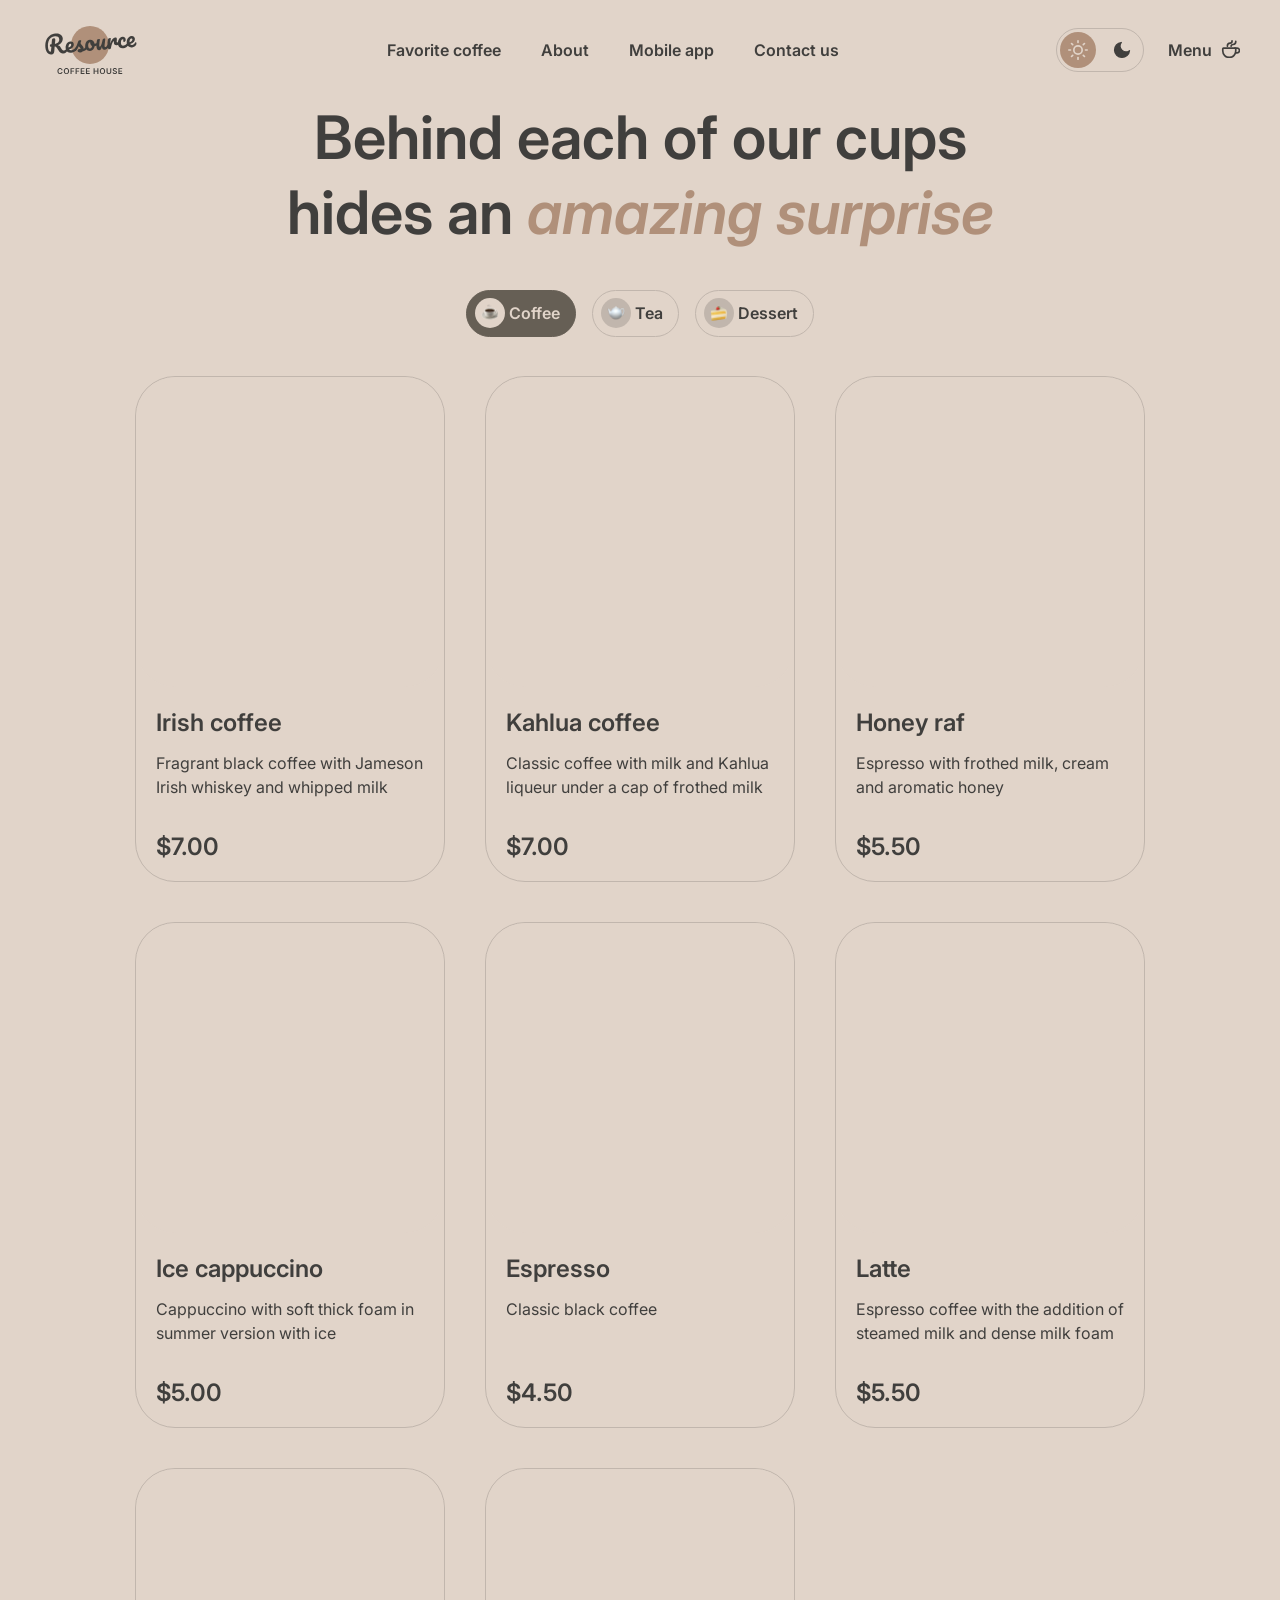
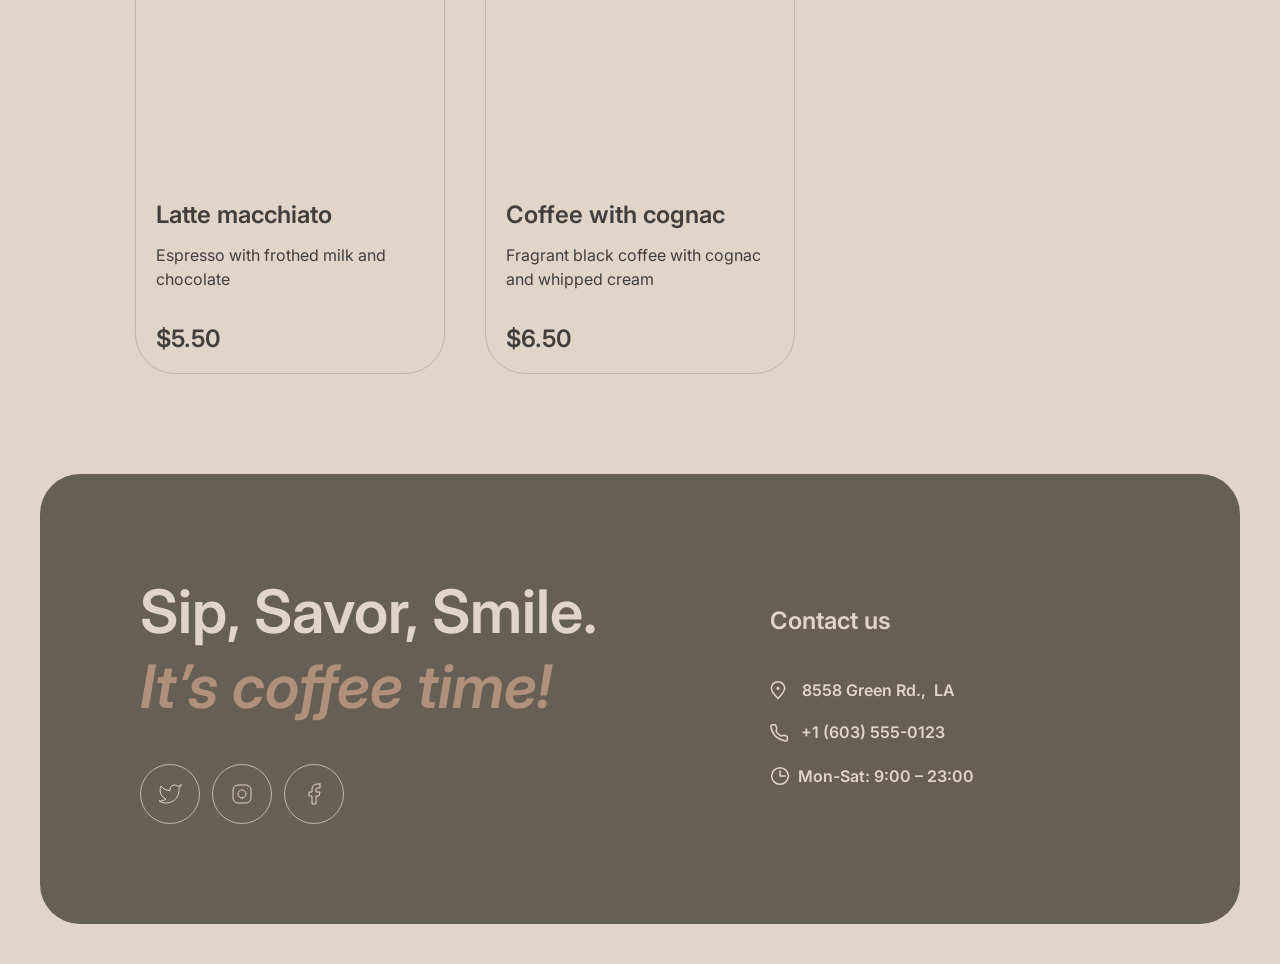
==== commit 8d5bd1af: "feat: implement load more button and responsive card display limit" ====
--- a/pages/menu/index.html
+++ b/pages/menu/index.html
@@ -13,6 +13,8 @@
     <link rel="stylesheet" href="../../pages/menu/style.css">
     <link rel="stylesheet" href="../../pages/menu/media.css">
     <script src="../../scripts/theme.js"></script>
+    <script src="../../scripts/burger.js" defer></script>
+    <script src="./scripts/menu.js" defer></script>
   </head>
   <body>
     <div class="container">
@@ -176,7 +178,7 @@
               </a>
             </div>
           </div>
-          <label class="menu__btn" for="menu__toggle">
+          <label class="menu__btn" for="menu__toggle" role="button" aria-label="Open menu" aria-expanded="false">
             <span></span>
           </label>
         </div>
@@ -188,7 +190,7 @@
               Behind each of our cups hides an <span>amazing surprise</span>
             </h1>
             <div class="menu-container__switch">
-              <button class="menu-switch__item item-coffee active">
+              <button class="menu-switch__item item-coffee active" type="button" data-category="coffee" aria-pressed="true">
                 <span class="item__image-container">
                   <img
                     src="../../assets/images/menu/coffee.png"
@@ -197,7 +199,7 @@
                 </span>
                 <span class="item__title">Coffee</span>
               </button>
-              <button class="menu-switch__item item-tea">
+              <button class="menu-switch__item item-tea" type="button" data-category="tea" aria-pressed="false">
                 <span class="item__image-container">
                   <img
                     src="../../assets/images/menu/tea.png"
@@ -206,7 +208,7 @@
                 </span>
                 <span class="item__title">Tea</span>
               </button>
-              <button class="menu-switch__item item-desert">
+              <button class="menu-switch__item item-desert" type="button" data-category="dessert" aria-pressed="false">
                 <span class="item__image-container">
                   <img
                     src="../../assets/images/menu/dessert.png"
@@ -217,151 +219,10 @@
               </button>
             </div>
             <div class="menu-container__cards">
-              <ul class="menu-cards__list">
-                <li class="menu-cards__item">
-                  <article class="menu-card">
-                    <div class="menu-card__image-container">
-                      <img
-                        class="menu-card__image"
-                        src="../../assets/images/menu/cards/coffee-1.jpg"
-                        alt="Irish coffee">
-                    </div>
-                    <div class="menu-card__description">
-                      <h2 class="card-description__title">Irish coffee</h2>
-                      <p class="card-description__text">
-                        Fragrant black coffee with Jameson Irish whiskey and
-                        whipped milk
-                      </p>
-                      <span class="card-description__price">$7.00</span>
-                    </div>
-                  </article>
-                </li>
-                <li class="menu-cards__item">
-                  <article class="menu-card">
-                    <div class="menu-card__image-container">
-                      <img
-                        class="menu-card__image"
-                        src="../../assets/images/menu/cards/coffee-2.jpg"
-                        alt="Kahlua coffee">
-                    </div>
-                    <div class="menu-card__description">
-                      <h2 class="card-description__title">Kahlua coffee</h2>
-                      <p class="card-description__text">
-                        Classic coffee with milk and Kahlua liqueur under a cap
-                        of frothed milk
-                      </p>
-                      <span class="card-description__price">$7.00</span>
-                    </div>
-                  </article>
-                </li>
-                <li class="menu-cards__item">
-                  <article class="menu-card">
-                    <div class="menu-card__image-container">
-                      <img
-                        class="menu-card__image"
-                        src="../../assets/images/menu/cards/coffee-3.jpg"
-                        alt="Honey raf">
-                    </div>
-                    <div class="menu-card__description">
-                      <h2 class="card-description__title">Honey raf</h2>
-                      <p class="card-description__text">
-                        Espresso with frothed milk, cream and aromatic honey
-                      </p>
-                      <span class="card-description__price">$5.50</span>
-                    </div>
-                  </article>
-                </li>
-                <li class="menu-cards__item">
-                  <article class="menu-card">
-                    <div class="menu-card__image-container">
-                      <img
-                        class="menu-card__image"
-                        src="../../assets/images/menu/cards/coffee-4.jpg"
-                        alt="Ice cappuccino">
-                    </div>
-                    <div class="menu-card__description">
-                      <h2 class="card-description__title">Ice cappuccino</h2>
-                      <p class="card-description__text">
-                        Cappuccino with soft thick foam in summer version with
-                        ice
-                      </p>
-                      <span class="card-description__price">$5.00</span>
-                    </div>
-                  </article>
-                </li>
-                <li class="menu-cards__item">
-                  <article class="menu-card">
-                    <div class="menu-card__image-container">
-                      <img
-                        class="menu-card__image"
-                        src="../../assets/images/menu/cards/coffee-5.jpg"
-                        alt="Espresso">
-                    </div>
-                    <div class="menu-card__description">
-                      <h2 class="card-description__title">Espresso</h2>
-                      <p class="card-description__text">Classic black coffee</p>
-                      <span class="card-description__price">$4.50</span>
-                    </div>
-                  </article>
-                </li>
-                <li class="menu-cards__item">
-                  <article class="menu-card">
-                    <div class="menu-card__image-container">
-                      <img
-                        class="menu-card__image"
-                        src="../../assets/images/menu/cards/coffee-6.jpg"
-                        alt="Latte">
-                    </div>
-                    <div class="menu-card__description">
-                      <h2 class="card-description__title">Latte</h2>
-                      <p class="card-description__text">
-                        Espresso coffee with the addition of steamed milk and
-                        dense milk foam
-                      </p>
-                      <span class="card-description__price">$5.50</span>
-                    </div>
-                  </article>
-                </li>
-                <li class="menu-cards__item">
-                  <article class="menu-card">
-                    <div class="menu-card__image-container">
-                      <img
-                        class="menu-card__image"
-                        src="../../assets/images/menu/cards/coffee-7.jpg"
-                        alt="Latte macchiato">
-                    </div>
-                    <div class="menu-card__description">
-                      <h2 class="card-description__title">Latte macchiato</h2>
-                      <p class="card-description__text">
-                        Espresso with frothed milk and chocolate
-                      </p>
-                      <span class="card-description__price">$5.50</span>
-                    </div>
-                  </article>
-                </li>
-                <li class="menu-cards__item">
-                  <article class="menu-card">
-                    <div class="menu-card__image-container">
-                      <img
-                        class="menu-card__image"
-                        src="../../assets/images/menu/cards/coffee-8.jpg"
-                        alt="Coffee with cognac">
-                    </div>
-                    <div class="menu-card__description">
-                      <h2 class="card-description__title">
-                        Coffee with cognac
-                      </h2>
-                      <p class="card-description__text">
-                        Fragrant black coffee with cognac and whipped cream
-                      </p>
-                      <span class="card-description__price">$6.50</span>
-                    </div>
-                  </article>
-                </li>
-              </ul>
+              <ul class="menu-cards__list"></ul>
             </div>
             <div class="load-container">
-              <div class="load-arrow">
+              <button class="load-arrow" type="button" aria-label="Load more products">
                 <svg
                   width="22"
                   height="22"
@@ -382,7 +243,7 @@
                     stroke-linejoin="round"
                   />
                 </svg>
-              </div>
+              </button>
             </div>
           </div>
         </section>
--- a/styles/common.css
+++ b/styles/common.css
@@ -25,6 +25,10 @@
   -webkit-font-smoothing: antialiased;
   -moz-osx-font-smoothing: grayscale;
   transition: var(--theme-transition);
+}
+
+body.lock-scroll {
+  overflow: hidden;
 }
 
 a {
--- a/pages/menu/style.css
+++ b/pages/menu/style.css
@@ -139,6 +139,7 @@
   max-width: 100%;
   display: flex;
   justify-content: center;
+  animation: fadeIn 0.4s ease;
 }
 
 .menu-card {
--- a/pages/menu/media.css
+++ b/pages/menu/media.css
@@ -5,11 +5,6 @@
 
   .menu-container__cards {
     margin-bottom: var(--space-8);
-  }
-
-  .menu-cards__item:nth-child(n + 5),
-  .menu-card:nth-child(n + 5) {
-    display: none;
   }
 
   .modal-image {
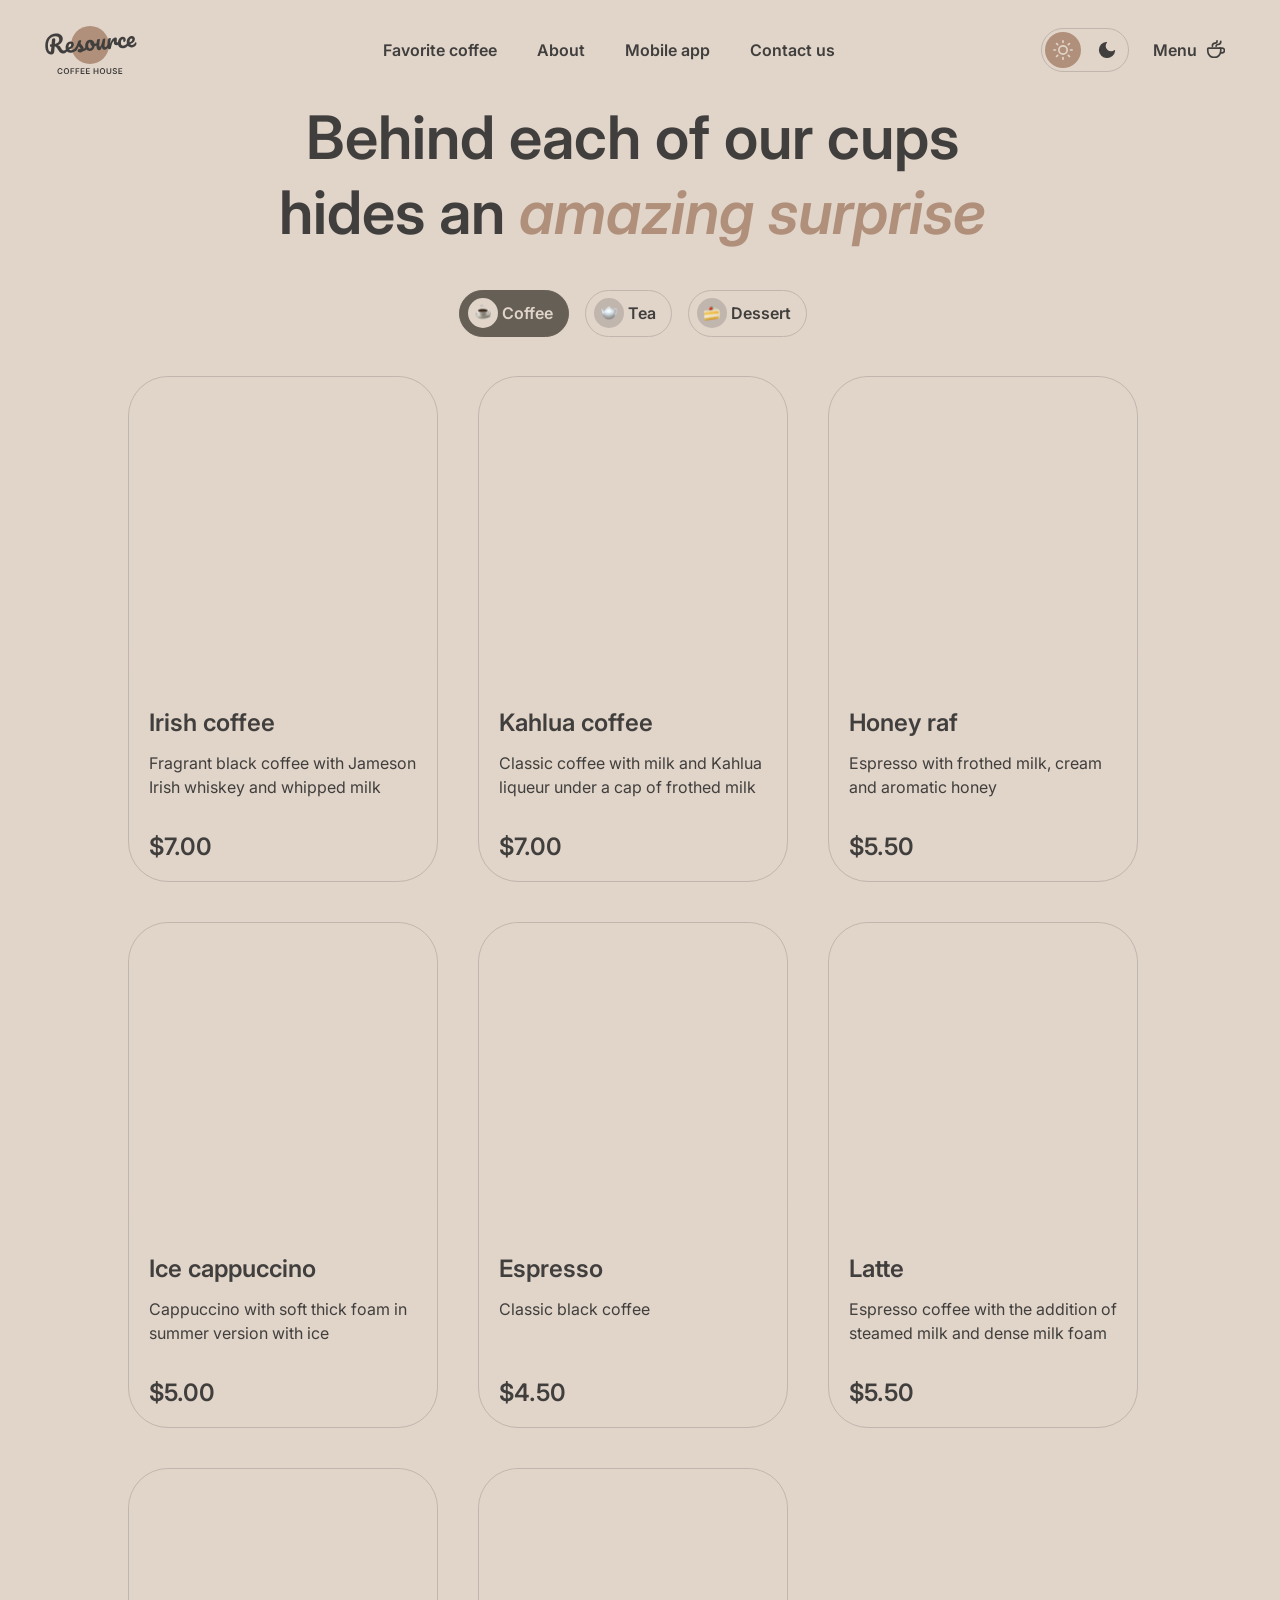
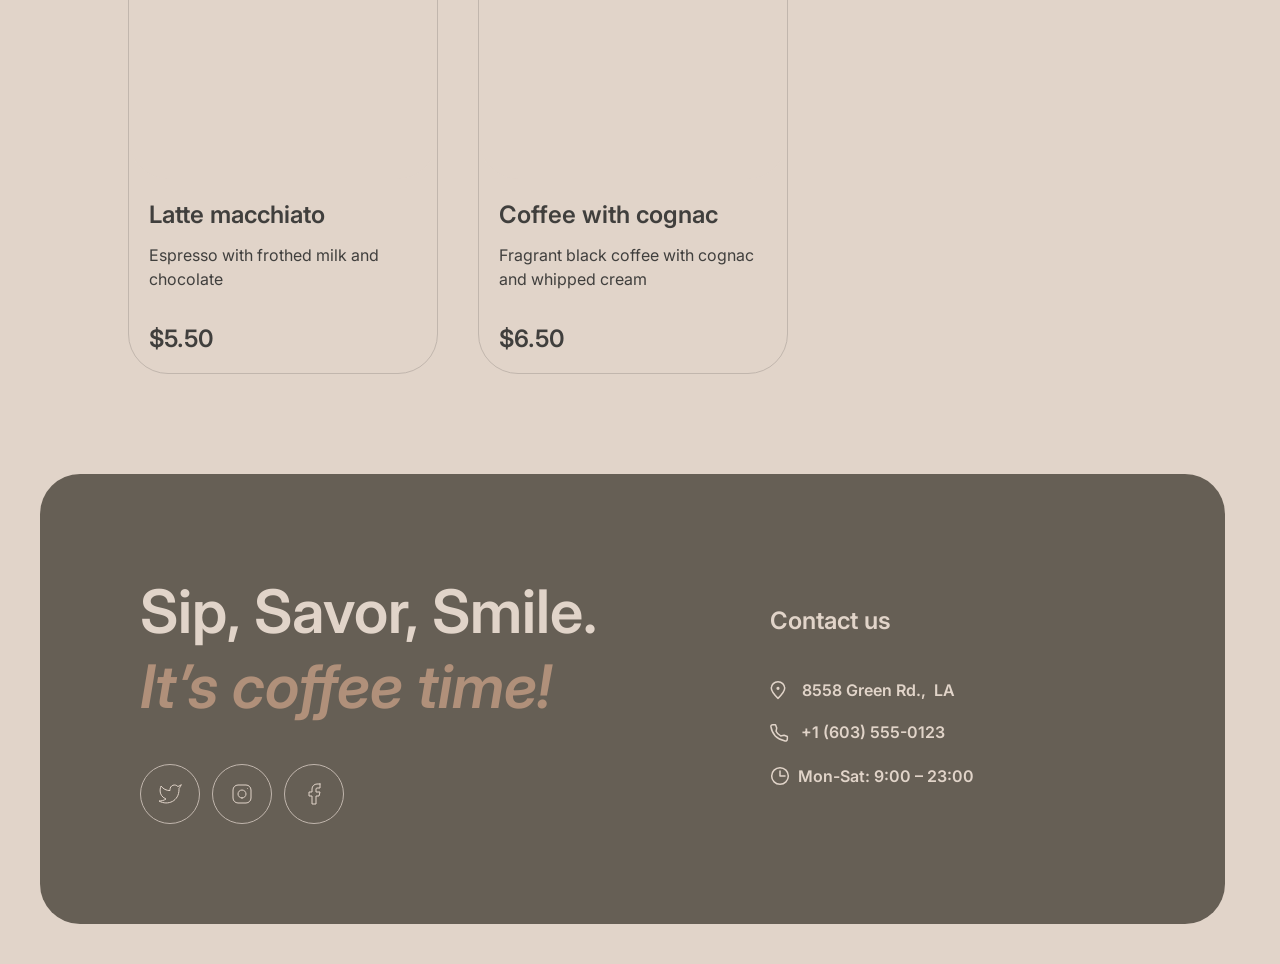
==== commit 9e2b31dc: "fix: synchronize theme transitions and eliminate logo flicker" ====
--- a/pages/menu/index.html
+++ b/pages/menu/index.html
@@ -14,6 +14,7 @@
     <link rel="stylesheet" href="../../pages/menu/media.css">
     <script src="../../scripts/theme.js"></script>
     <script src="../../scripts/burger.js" defer></script>
+    <script src="./scripts/modal.js" defer></script>
     <script src="./scripts/menu.js" defer></script>
   </head>
   <body>
@@ -24,7 +25,11 @@
             <img
               src="../../assets/icons/logo.svg"
               alt="header-logo"
-              class="header__logo-img">
+              class="header__logo-img header__logo-img--light">
+            <img
+              src="../../assets/icons/logo-dark.svg"
+              alt="header-logo"
+              class="header__logo-img header__logo-img--dark">
           </a>
         </div>
         <div class="header-menu-container">
@@ -399,6 +404,34 @@
           </div>
         </div>
       </footer>
+      <div class="overlay invisible" role="dialog" aria-modal="true" aria-labelledby="card-description__title">
+        <div class="modal">
+          <div class="modal-image">
+            <img src="" alt="" id="modal-img">
+          </div>
+          <div class="modal-text">
+            <h3 class="card-description__title" id="card-description__title"></h3>
+            <p class="card-description__text" id="card-description__text"></p>
+
+            <p class="size">Size</p>
+            <div class="menu-container__switch modal-sizes" role="radiogroup" aria-label="Size"></div>
+
+            <p class="additives">Additives</p>
+            <div class="menu-container__switch modal-additives" role="group" aria-label="Additives"></div>
+
+            <div class="price-container">
+              <h3>Total:</h3>
+              <h3 id="final-price">$0.00</h3>
+            </div>
+            <p class="attention">
+              The cost is not final. Download our mobile app to see the final
+              price and place your order. Earn loyalty points and enjoy your
+              favorite coffee with up to 20% discount.
+            </p>
+            <button class="button" id="close-button" type="button">Close</button>
+          </div>
+        </div>
+      </div>
     </div>
   </body>
 </html>
--- a/styles/variables.css
+++ b/styles/variables.css
@@ -66,7 +66,7 @@
   --modal-bg: #e1d4c9;
   --shadow-color: rgba(0, 0, 0, 0.25);
 
-  --theme-transition: background-color 0.3s ease, color 0.3s ease, border-color 0.3s ease;
+  --theme-transition: background-color 0.25s ease, color 0.25s ease, border-color 0.25s ease;
 }
 
 [data-theme="dark"] {
@@ -98,10 +98,6 @@
   --modal-overlay: rgba(0, 0, 0, 0.8);
   --modal-bg: #231e1b;
   --shadow-color: rgba(0, 0, 0, 0.5);
-}
-
-[data-theme="dark"] .header__logo-img {
-  content: url('../assets/icons/logo-dark.svg');
 }
 
 /*
--- a/styles/common.css
+++ b/styles/common.css
@@ -12,6 +12,7 @@
   font-size: 100%;
   scroll-behavior: smooth;
   -webkit-text-size-adjust: 100%;
+  scrollbar-gutter: stable;
 }
 
 body {
@@ -31,6 +32,10 @@
   overflow: hidden;
 }
 
+body.lock-scroll .enjoy-container {
+  box-shadow: none;
+}
+
 a {
   color: inherit;
   text-decoration: none;
@@ -44,6 +49,7 @@
 h6,
 p {
   margin: 0;
+  transition: color 0.25s ease;
 }
 
 ul,
@@ -94,10 +100,33 @@
   flex-shrink: 0;
 }
 
+.header__logo-link {
+  position: relative;
+  display: inline-block;
+  width: 100px;
+  height: 60px;
+}
+
 .header__logo-img {
+  position: absolute;
+  top: 0;
+  left: 0;
   width: 100px;
   height: 60px;
   object-fit: contain;
+  transition: opacity 0.25s ease;
+}
+
+.header__logo-img--dark {
+  opacity: 0;
+}
+
+[data-theme="dark"] .header__logo-img--light {
+  opacity: 0;
+}
+
+[data-theme="dark"] .header__logo-img--dark {
+  opacity: 1;
 }
 
 .header-menu-container {
@@ -238,12 +267,16 @@
 }
 
 @media (max-width: 768px) {
+  .header {
+    position: relative;
+    z-index: 10002;
+  }
+
   .header-actions {
     display: flex;
     align-items: center;
     margin-left: auto;
     margin-right: var(--space-10);
-    z-index: 10001;
   }
 
   .coffee-menu--desktop {
@@ -254,6 +287,7 @@
     display: flex;
     align-items: center;
     margin-top: var(--space-10);
+    margin-bottom: auto;
   }
 
   .menu__btn {
@@ -266,7 +300,7 @@
     border-radius: 50%;
     cursor: pointer;
     background-color: transparent;
-    z-index: 10001;
+    z-index: 10002;
     transition: border-color 0.3s ease, background-color 0.3s ease, box-shadow 0.3s ease;
     flex-shrink: 0;
     margin-left: 0;
@@ -330,24 +364,25 @@
 
   .menu {
     position: fixed;
-    top: 0;
+    top: 80px;
     right: -100%;
     width: 100%;
-    height: 100vh;
-    height: 100dvh;
+    height: calc(100vh - 80px);
+    height: calc(100dvh - 80px);
     background-color: var(--bg-body);
     display: flex;
     flex-direction: column;
     align-items: center;
-    justify-content: center;
-    padding-top: 100px;
+    justify-content: flex-start;
     padding-inline: var(--space-8);
+    padding-block: clamp(2rem, 5vh, 3.5rem);
     overflow-y: auto;
     z-index: 10000;
     visibility: hidden;
     transition:
-      right 0.4s cubic-bezier(0.4, 0, 0.2, 1),
-      visibility 0.4s ease;
+      right 0.4s cubic-bezier(0.16, 1, 0.3, 1),
+      visibility 0.4s ease,
+      background-color 0.25s ease;
   }
 
   #menu__toggle:checked~.menu {
@@ -361,6 +396,7 @@
     gap: var(--space-8);
     width: 100%;
     margin: 0;
+    margin-top: auto;
   }
 
   .menu__link,
@@ -377,22 +413,7 @@
   }
 
   .m-menu__overlay {
-    display: block;
-    position: fixed;
-    inset: 0;
-    background: rgba(0, 0, 0, 0.5);
-    backdrop-filter: blur(2px);
-    z-index: 9999;
-    opacity: 0;
-    visibility: hidden;
-    transition:
-      opacity 0.4s ease,
-      visibility 0.4s ease;
-  }
-
-  #menu__toggle:checked~.m-menu__overlay {
-    opacity: 1;
-    visibility: visible;
+    display: none;
   }
 }
 
--- a/pages/menu/style.css
+++ b/pages/menu/style.css
@@ -17,6 +17,7 @@
   color: var(--text-primary);
   margin-top: 20px;
   margin-bottom: 1px;
+  transition: color 0.25s ease;
 }
 
 .menu-container__title > span {
@@ -154,6 +155,7 @@
   cursor: pointer;
   overflow: hidden;
   transition:
+    background-color 0.25s ease,
     border-color 0.3s ease,
     box-shadow 0.3s ease,
     transform 0.3s ease;
